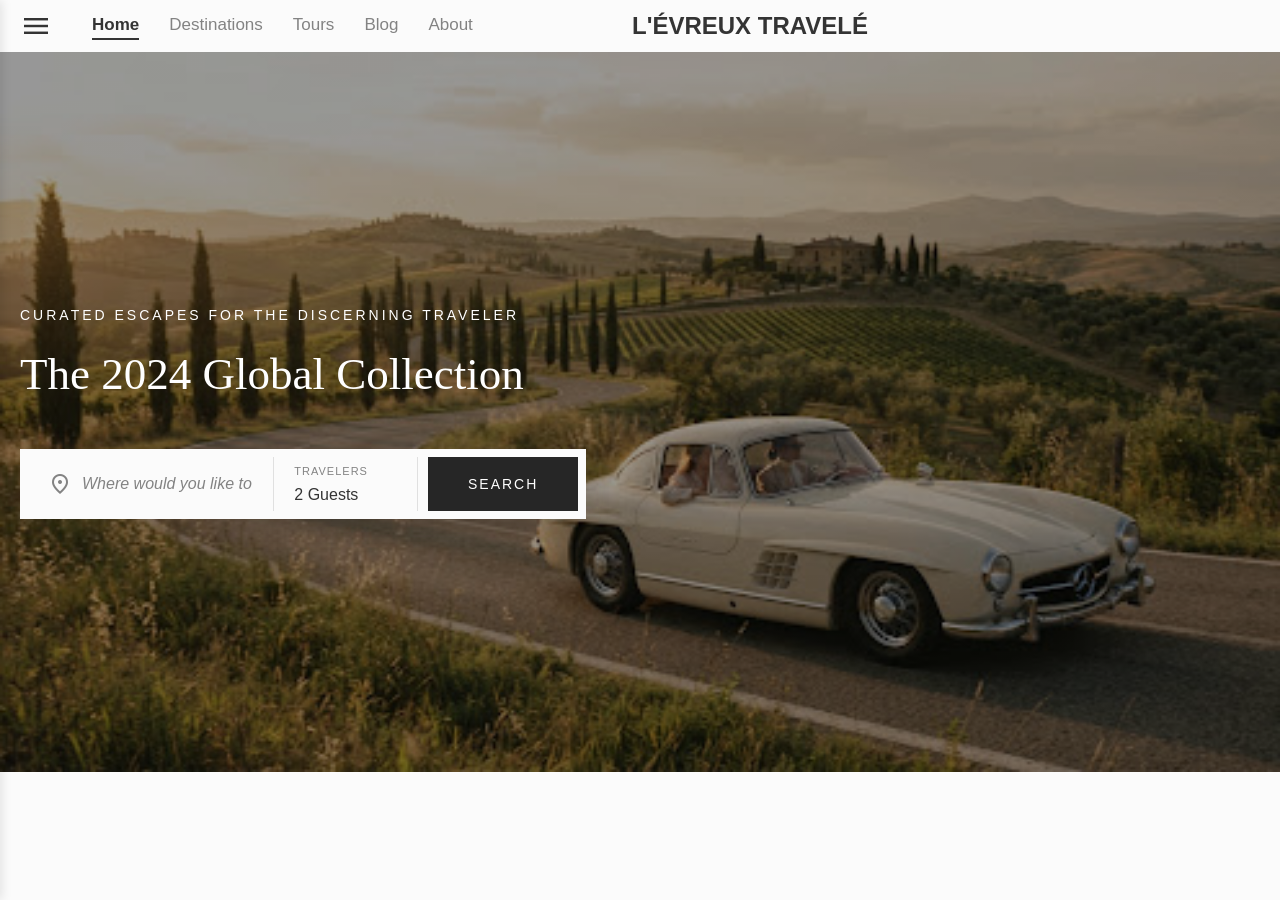
==== html/index.html @ 1b2c2bcc "update" ====
<!doctype html>
<html lang="en">
<head>
    <meta charset="UTF-8">
    <meta name="viewport"
          content="width=device-width, user-scalable=no, initial-scale=1.0, maximum-scale=1.0, minimum-scale=1.0">
    <meta http-equiv="X-UA-Compatible" content="ie=edge">
    <title>Document</title>
    <link rel = "stylesheet" href = "..\css\index.css">
    <link rel="stylesheet" href="https://fonts.googleapis.com/css2?family=Material+Symbols+Outlined:opsz,wght,FILL,GRAD@20..48,100..700,0..1,-50..200" /></head>
<body>
    <header>
        <div class = "section menu">
            <div class = "container">
                <button class = "menu-btn">
                    <span class = "material-symbols-outlined">menu</span>
                </button>
                <div class = "menu-item">
                    <a class = "menu-link active" href = "index.html">Home</a>
                    <a class = "menu-link" href = "destination-detail.html">Destinations</a>
                    <a class = "menu-link" href = "tour-detail.html">Tours</a>
                    <a class = "menu-link" href = "blog-detail.html">Blog</a>
                    <a class = "menu-link" href = "#">About</a>
                </div>
                <h1 class = "logo">L'ÉVREUX TRAVELÉ</h1>
                <button class = login-btn id = "login-btn">
                    <span class = "material-symbols-outlined">login</span>
                    <span style = "font-size: 17px;">Login</span>
                </button>
            </div>
        </div>
    </header>
    <div id="menu-overlay" class="menu-overlay"></div>
    <div id="sidebar-menu" class="sidebar-menu">
        <div class="sidebar-header">
            <h2 class="sidebar-logo">L'ÉVREUX</h2>
            <button id="close-btn" class="close-btn">
                <span class="material-symbols-outlined">close</span>
            </button>
        </div>
        <div class="sidebar-links">
            <a href="destination-detail.html" class="sidebar-link">
                <span class="material-symbols-outlined">public</span> Destinations
            </a>
            <a href="tour-detail.html" class="sidebar-link">
                <span class="material-symbols-outlined">auto_stories</span> Tours
            </a>
            <a href="blog-detail.html" class="sidebar-link">
                <span class="material-symbols-outlined">article</span> Blog
            </a>
            <a href="#" class="sidebar-link">
                <span class="material-symbols-outlined">info</span> About
            </a>
        </div>
    </div>
    <div class="section banner" style="background-image: linear-gradient(rgba(0,0,0,0.4), rgba(0,0,0,0.4)), url('../img/banner.jpg');">
        <div class="container banner-container">
            <div class="banner-content">
                <p class="subtitle">CURATED ESCAPES FOR THE DISCERNING TRAVELER</p>
                <h1 class="banner-title">The 2024 Global Collection</h1>

                <div class="search-bar">
                    <div class="search-group location">
                        <span class="material-symbols-outlined search-icon">location_on</span>
                        <input type="text" placeholder="Where would you like to escape?">
                    </div>

                    <div class="search-group travelers">
                        <label for="traveler-select" class="label">TRAVELERS</label>
                        <select id="traveler-select" class="value-select">
                            <option value="1">1 Guest</option>
                            <option value="2" selected>2 Guests</option> <option value="3">3 Guests</option>
                            <option value="4">4 Guests</option>
                            <option value="5">5+ Guests</option>
                        </select>
                    </div>

                    <button class="search-btn">SEARCH</button>
                </div>
            </div>
        </div>
    </div>
    <script src = "..\js\index.js"></script>
</body>
</html>
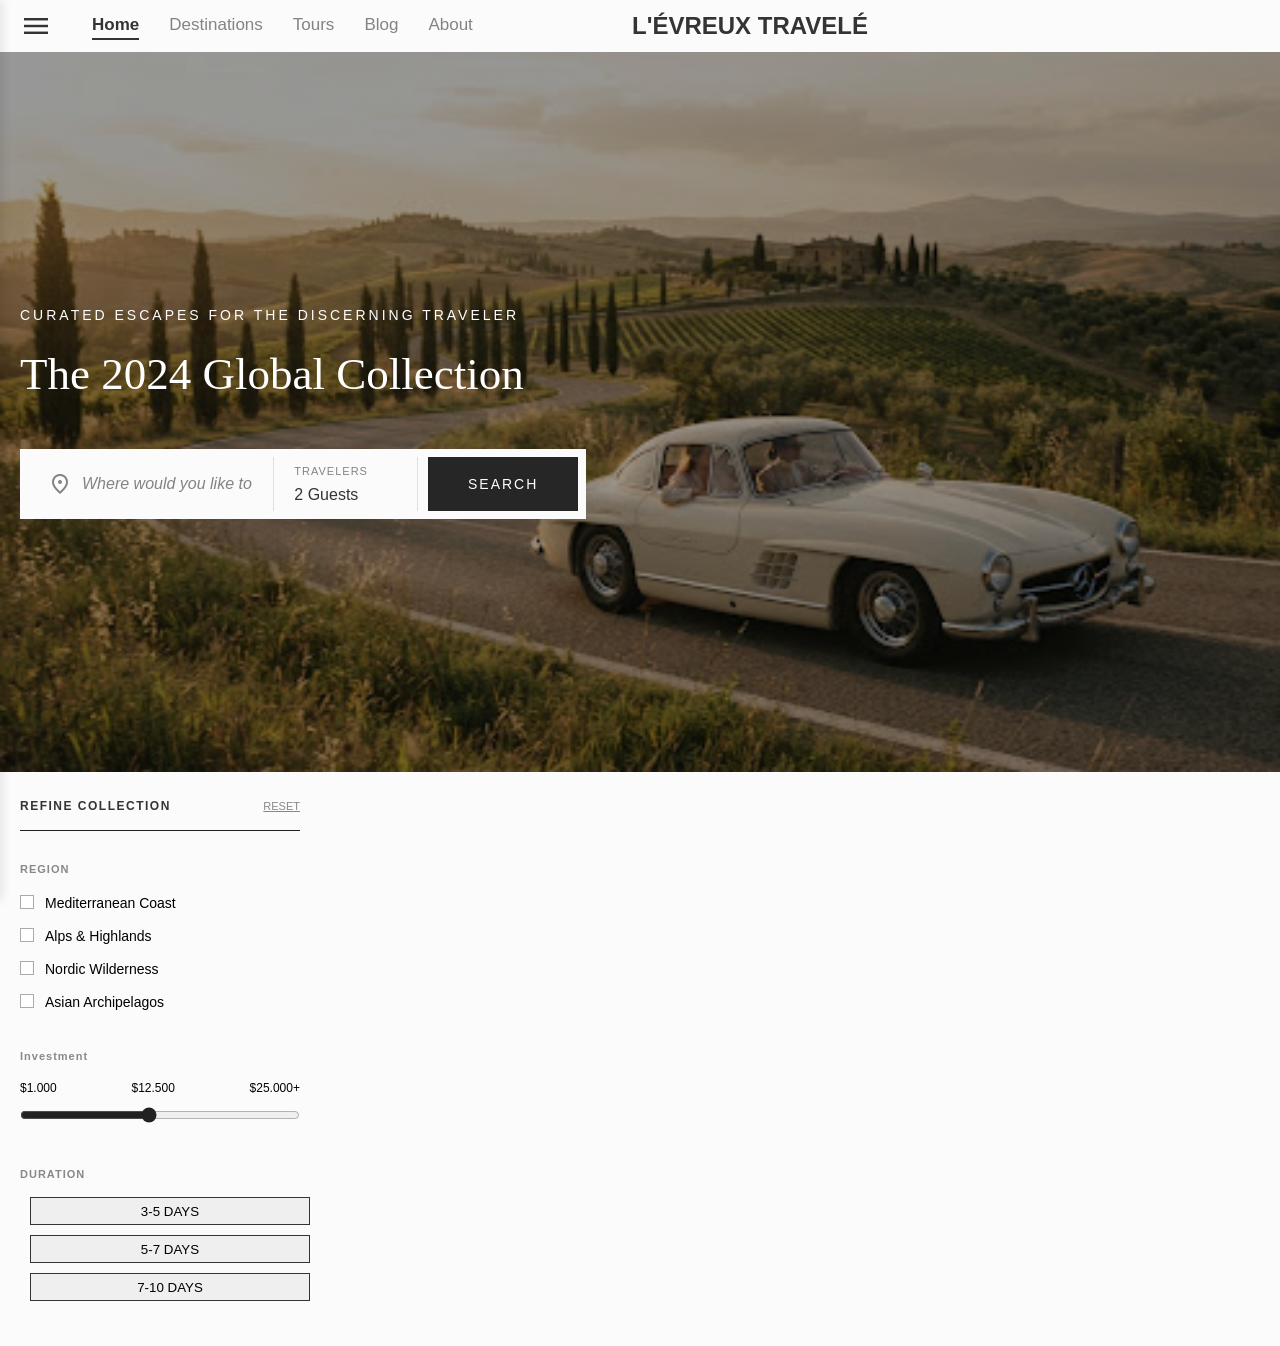
==== commit b6fec9f6: "g" ====
--- a/html/index.html
+++ b/html/index.html
@@ -58,7 +58,6 @@
             <div class="banner-content">
                 <p class="subtitle">CURATED ESCAPES FOR THE DISCERNING TRAVELER</p>
                 <h1 class="banner-title">The 2024 Global Collection</h1>
-
                 <div class="search-bar">
                     <div class="search-group location">
                         <span class="material-symbols-outlined search-icon">location_on</span>
@@ -80,6 +79,52 @@
             </div>
         </div>
     </div>
+    <div class = "tours">
+        <div class = "container">
+            <div class = "sidebar">
+                <div class = "sidebar-item">
+                    <h2>REFINE COLLECTION</h2>
+                    <button class = "sidebar-btn">RESET</button>
+                </div>
+                <div class = "filter">
+                    <h3>REGION</h3>
+                    <label class = "checkbox-label">
+                        <input type = "checkbox">
+                        <span class = "checkmark"></span>Mediterranean Coast
+                    </label>
+                    <label class = "checkbox-label">
+                        <input type = "checkbox">
+                        <span class = "checkmark"></span>Alps & Highlands
+                    </label>
+                    <label class = "checkbox-label">
+                        <input type = "checkbox">
+                        <span class = "checkmark"></span>Nordic Wilderness
+                    </label>
+                    <label class = "checkbox-label">
+                        <input type = "checkbox">
+                        <span class = "checkmark"></span>Asian Archipelagos
+                    </label>
+                </div>
+                <div class = "filter">
+                    <h3>Investment</h3>
+                    <div class = "range-label">
+                        <span>$1.000</span>
+                        <span id = "slider-value">$12.500</span>
+                        <span>$25.000+</span>
+                    </div>
+                    <input type="range" min="1000" max="25000" value="12000" step = "100" class="range-slider" id = "mySlider">
+                </div>
+                <div class = "filter">
+                    <h3>DURATION</h3>
+                    <div class = "duration-option">
+                        <button class = "duration-item">3-5 DAYS</button>
+                        <button class = "duration-item">5-7 DAYS</button>
+                        <button class = "duration-item">7-10 DAYS</button>
+                    </div>
+                </div>
+            </div>
+        </div>
+    </div>
     <script src = "..\js\index.js"></script>
 </body>
 </html>
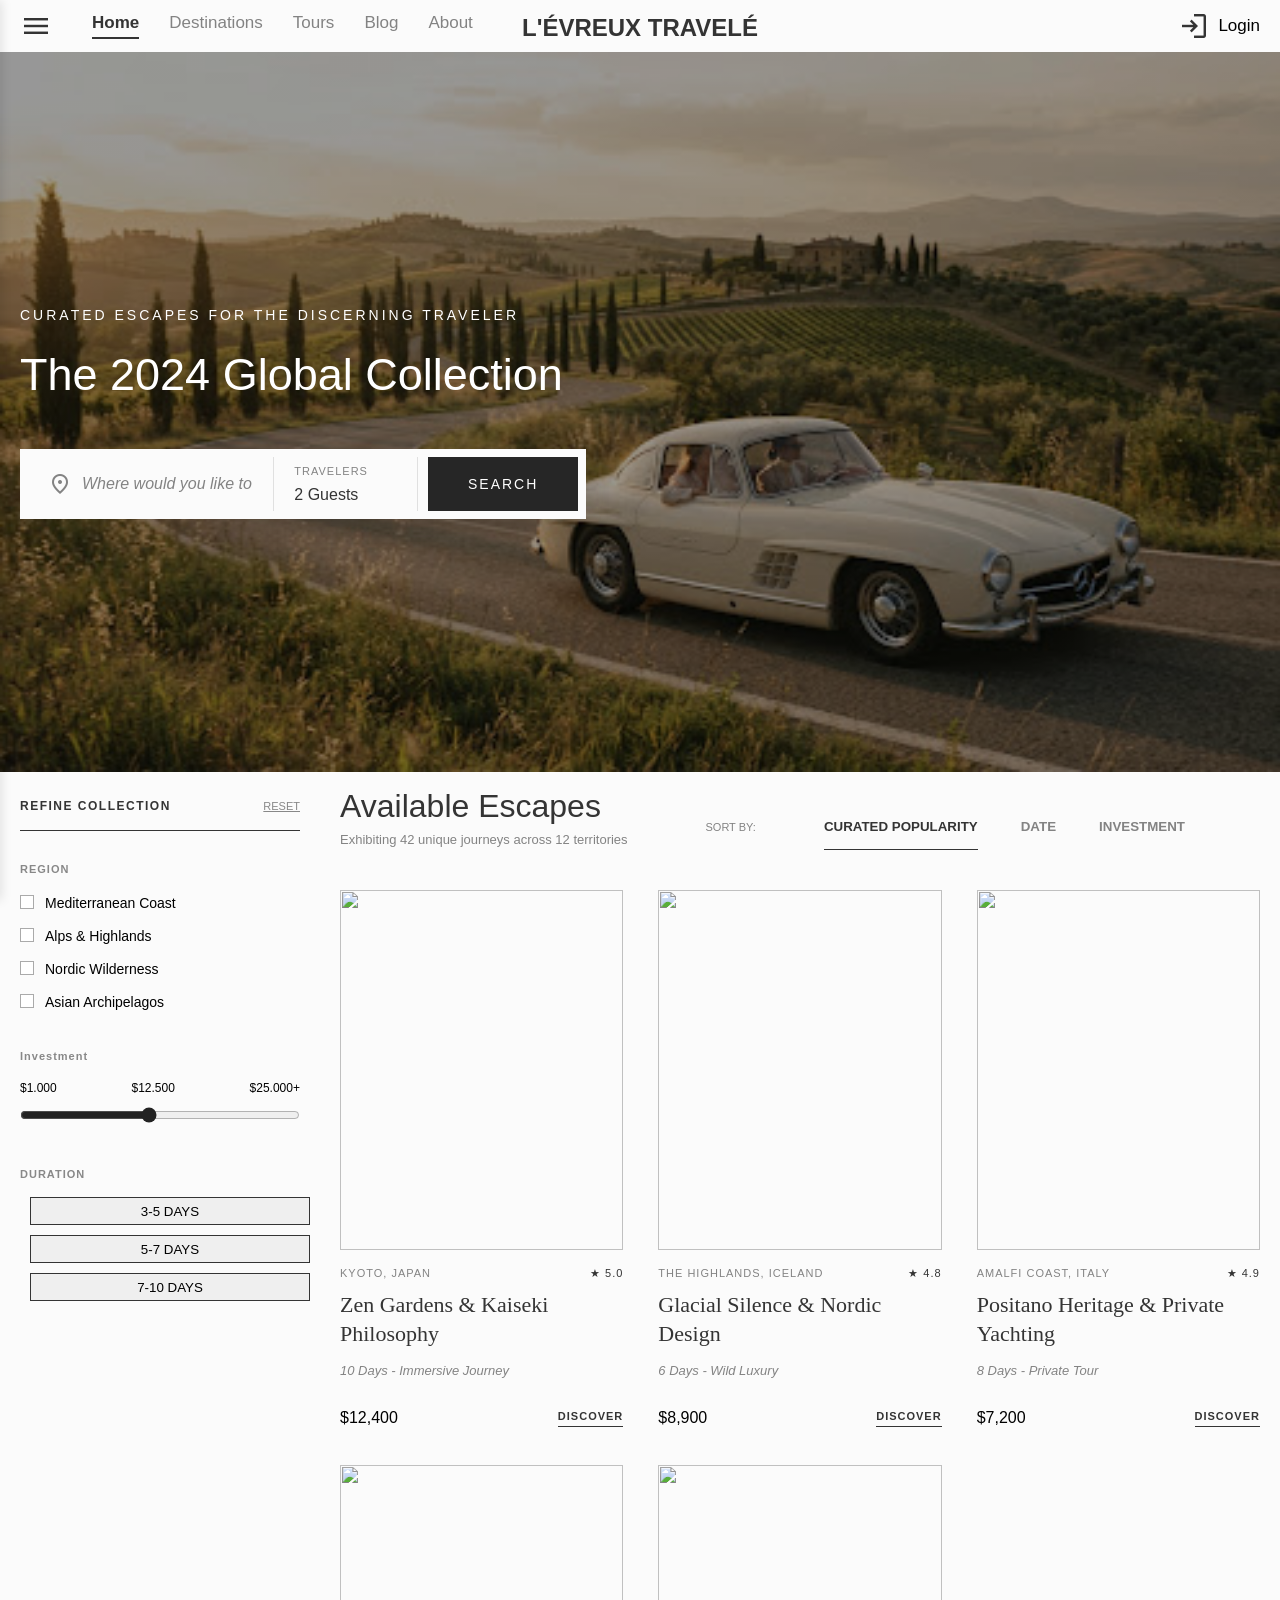
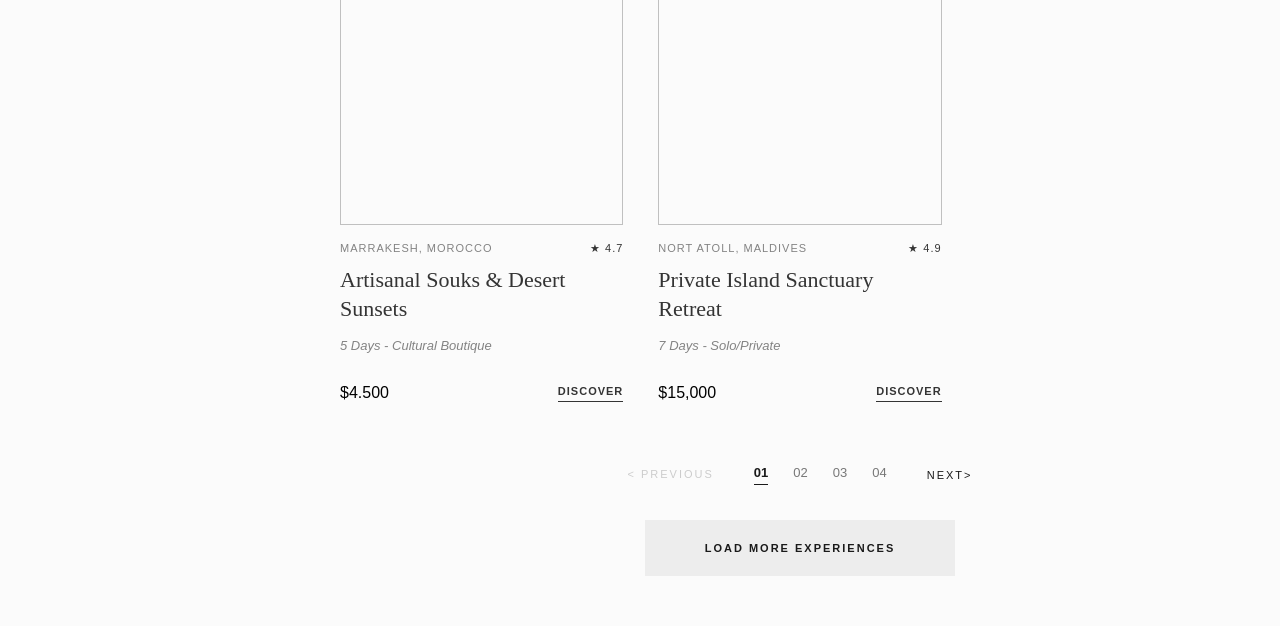
==== commit 6025d954: "g" ====
--- a/html/index.html
+++ b/html/index.html
@@ -73,7 +73,6 @@
                             <option value="5">5+ Guests</option>
                         </select>
                     </div>
-
                     <button class="search-btn">SEARCH</button>
                 </div>
             </div>
@@ -123,6 +122,120 @@
                     </div>
                 </div>
             </div>
+            <main class = "main-content">
+                <header class = "main-header">
+                    <div class = "header-title">
+                        <h1>Available Escapes</h1>
+                        <p>Exhibiting 42 unique journeys across 12 territories</p>
+                    </div>
+                    <div class = "sort-by">
+                        <span>SORT BY:</span>
+                        <button class = "sort-link active">CURATED POPULARITY</button>
+                        <button class = "sort-link">DATE</button>
+                        <button class = "sort-link">INVESTMENT</button>
+                    </div>
+                </header>
+                <div class = "items">
+                    <div class = "item">
+                        <div class = "item-image">
+                            <img src = "">
+                        </div>
+                        <div class = "item-content">
+                            <div class = "item-location">
+                                <span class = "location">KYOTO, JAPAN</span>
+                                <span class = "rating">★ 5.0</span>
+                            </div>
+                            <h2 class = "item-title">Zen Gardens & Kaiseki Philosophy</h2>
+                            <p class = "item-duration">10 Days - Immersive Journey</p>
+                            <div class = "item-footer">
+                                <span class = "price">$12,400</span>
+                                <a href = "#" class = "item-btn">DISCOVER</a>
+                            </div>
+                        </div>
+                    </div>
+                    <div class = "item">
+                        <div class = "item-image">
+                            <img src = "">
+                        </div>
+                        <div class = "item-content">
+                            <div class = "item-location">
+                                <span class = "location">THE HIGHLANDS, ICELAND</span>
+                                <span class = "rating">★ 4.8</span>
+                            </div>
+                            <h2 class = "item-title">Glacial Silence & Nordic Design</h2>
+                            <p class = "item-duration">6 Days - Wild Luxury</p>
+                            <div class = "item-footer">
+                                <span class = "price">$8,900</span>
+                                <a href = "#" class = "item-btn">DISCOVER</a>
+                            </div>
+                        </div>
+                    </div>
+                    <div class = "item">
+                        <div class = "item-image">
+                            <img src = "">
+                        </div>
+                        <div class = "item-content">
+                            <div class = "item-location">
+                                <span class = "location">AMALFI COAST, ITALY</span>
+                                <span class = "rating">★ 4.9</span>
+                            </div>
+                            <h2 class = "item-title">Positano Heritage & Private Yachting</h2>
+                            <p class = "item-duration">8 Days - Private Tour</p>
+                            <div class = "item-footer">
+                                <span class = "price">$7,200</span>
+                                <a href = "#" class = "item-btn">DISCOVER</a>
+                            </div>
+                        </div>
+                    </div>
+                    <div class = "item">
+                        <div class = "item-image">
+                            <img src = "">
+                        </div>
+                        <div class = "item-content">
+                            <div class = "item-location">
+                                <span class = "location">MARRAKESH, MOROCCO</span>
+                                <span class = "rating">★ 4.7</span>
+                            </div>
+                            <h2 class = "item-title">Artisanal Souks & Desert Sunsets</h2>
+                            <p class = "item-duration">5 Days - Cultural Boutique</p>
+                            <div class = "item-footer">
+                                <span class = "price">$4.500</span>
+                                <a href = "#" class = "item-btn">DISCOVER</a>
+                            </div>
+                        </div>
+                    </div>
+                    <div class = "item">
+                        <div class = "item-image">
+                            <img src = "">
+                        </div>
+                        <div class = "item-content">
+                            <div class = "item-location">
+                                <span class = "location">NORT ATOLL, MALDIVES</span>
+                                <span class = "rating">★ 4.9</span>
+                            </div>
+                            <h2 class = "item-title">Private Island Sanctuary Retreat</h2>
+                            <p class = "item-duration">7 Days - Solo/Private</p>
+                            <div class = "item-footer">
+                                <span class = "price">$15,000</span>
+                                <a href = "#" class = "item-btn">DISCOVER</a>
+                            </div>
+                        </div>
+                    </div>
+                </div>
+                <div class="pagination-container">
+                    <div class="pagination-numbers">
+                        <a href="#" class="page-arrow prev disabled">&lt; PREVIOUS</a>
+                        <div class="page-links">
+                            <button class="page-link active">01</button>
+                            <button class="page-link">02</button>
+                            <button class="page-link">03</button>
+                            <button class="page-link">04</button>
+                        </div>
+                        <button class="page-arrow next">NEXT></button>
+                    </div>
+                    <button class="btn-load-more">LOAD MORE EXPERIENCES</button>
+                </div>
+            </main>
         </div>
     </div>
     <script src = "..\js\index.js"></script>
